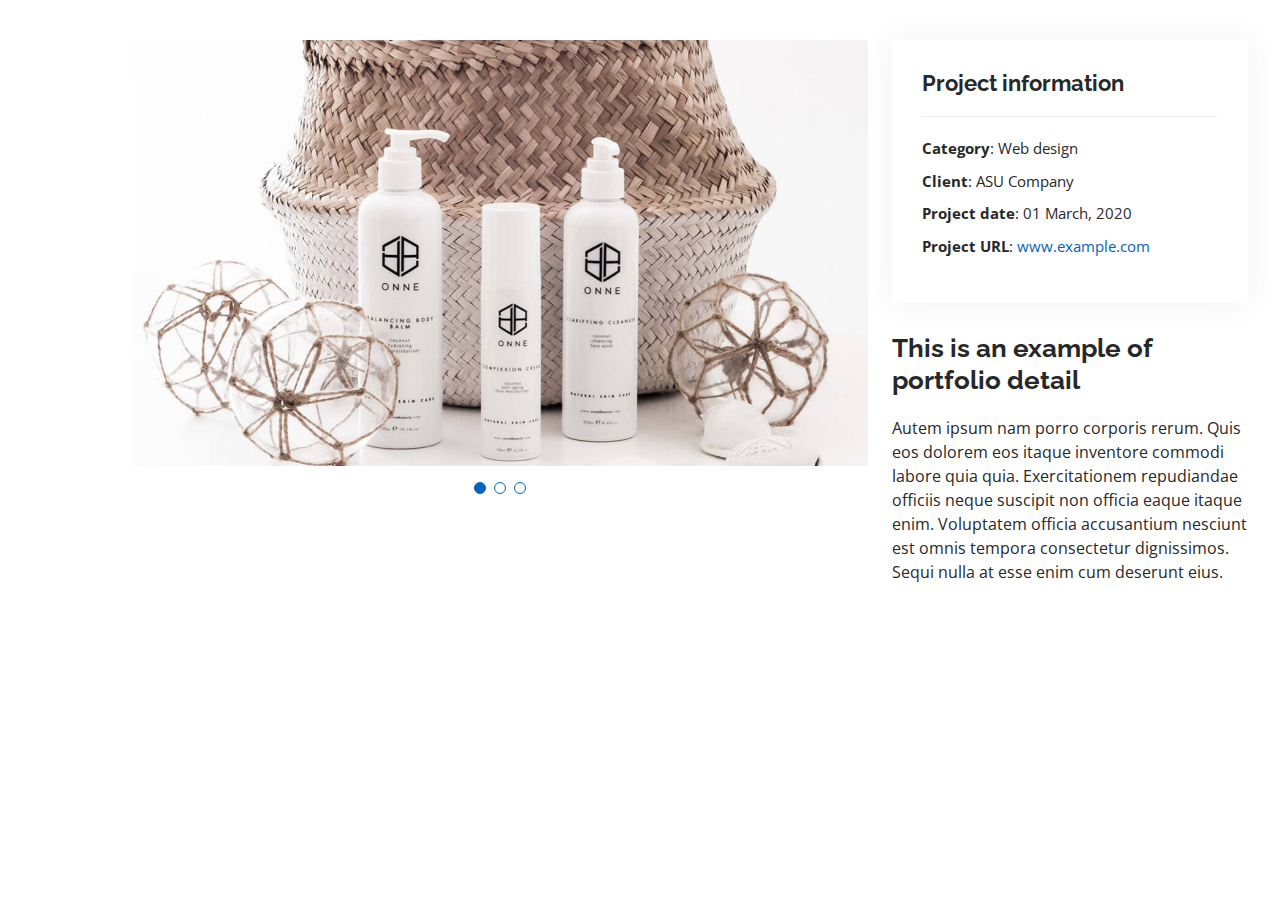
==== portfolio-details.html @ b35058cd "OybekCoder First Project" ====
<!DOCTYPE html>
<html lang="en">

<head>
  <meta charset="utf-8">
  <meta content="width=device-width, initial-scale=1.0" name="viewport">

  <title>Portfolio Details - Personal Bootstrap Template</title>
  <meta content="" name="description">
  <meta content="" name="keywords">

  <!-- Favicons -->
  <link href="assets/img/favicon.png" rel="icon">
  <link href="assets/img/apple-touch-icon.png" rel="apple-touch-icon">

  <!-- Google Fonts -->
  <link href="https://fonts.googleapis.com/css?family=Open+Sans:300,300i,400,400i,600,600i,700,700i|Raleway:300,300i,400,400i,500,500i,600,600i,700,700i|Poppins:300,300i,400,400i,500,500i,600,600i,700,700i" rel="stylesheet">

  <!-- Vendor CSS Files -->
  <link href="assets/vendor/aos/aos.css" rel="stylesheet">
  <link href="assets/vendor/bootstrap/css/bootstrap.min.css" rel="stylesheet">
  <link href="assets/vendor/bootstrap-icons/bootstrap-icons.css" rel="stylesheet">
  <link href="assets/vendor/boxicons/css/boxicons.min.css" rel="stylesheet">
  <link href="assets/vendor/glightbox/css/glightbox.min.css" rel="stylesheet">
  <link href="assets/vendor/swiper/swiper-bundle.min.css" rel="stylesheet">

  <!-- Template Main CSS File -->
  <link href="assets/css/style.css" rel="stylesheet">

  <!-- =======================================================
  * Template Name: MyResume
  * Updated: Jan 09 2024 with Bootstrap v5.3.2
  * Template URL: https://bootstrapmade.com/free-html-bootstrap-template-my-resume/
  * Author: BootstrapMade.com
  * License: https://bootstrapmade.com/license/
  ======================================================== -->
</head>

<body>

  <main id="main">

    <!-- ======= Portfolio Details Section ======= -->
    <section id="portfolio-details" class="portfolio-details">
      <div class="container">

        <div class="row gy-4">

          <div class="col-lg-8">
            <div class="portfolio-details-slider swiper">
              <div class="swiper-wrapper align-items-center">

                <div class="swiper-slide">
                  <img src="assets/img/portfolio/portfolio-details-1.jpg" alt="">
                </div>

                <div class="swiper-slide">
                  <img src="assets/img/portfolio/portfolio-details-2.jpg" alt="">
                </div>

                <div class="swiper-slide">
                  <img src="assets/img/portfolio/portfolio-details-3.jpg" alt="">
                </div>

              </div>
              <div class="swiper-pagination"></div>
            </div>
          </div>

          <div class="col-lg-4">
            <div class="portfolio-info">
              <h3>Project information</h3>
              <ul>
                <li><strong>Category</strong>: Web design</li>
                <li><strong>Client</strong>: ASU Company</li>
                <li><strong>Project date</strong>: 01 March, 2020</li>
                <li><strong>Project URL</strong>: <a href="#">www.example.com</a></li>
              </ul>
            </div>
            <div class="portfolio-description">
              <h2>This is an example of portfolio detail</h2>
              <p>
                Autem ipsum nam porro corporis rerum. Quis eos dolorem eos itaque inventore commodi labore quia quia. Exercitationem repudiandae officiis neque suscipit non officia eaque itaque enim. Voluptatem officia accusantium nesciunt est omnis tempora consectetur dignissimos. Sequi nulla at esse enim cum deserunt eius.
              </p>
            </div>
          </div>

        </div>

      </div>
    </section><!-- End Portfolio Details Section -->

  </main><!-- End #main -->

  <div id="preloader"></div>
  <a href="#" class="back-to-top d-flex align-items-center justify-content-center"><i class="bi bi-arrow-up-short"></i></a>

  <!-- Vendor JS Files -->
  <script src="assets/vendor/purecounter/purecounter_vanilla.js"></script>
  <script src="assets/vendor/aos/aos.js"></script>
  <script src="assets/vendor/bootstrap/js/bootstrap.bundle.min.js"></script>
  <script src="assets/vendor/glightbox/js/glightbox.min.js"></script>
  <script src="assets/vendor/isotope-layout/isotope.pkgd.min.js"></script>
  <script src="assets/vendor/swiper/swiper-bundle.min.js"></script>
  <script src="assets/vendor/typed.js/typed.umd.js"></script>
  <script src="assets/vendor/waypoints/noframework.waypoints.js"></script>
  <script src="assets/vendor/php-email-form/validate.js"></script>

  <!-- Template Main JS File -->
  <script src="assets/js/main.js"></script>

</body>

</html>
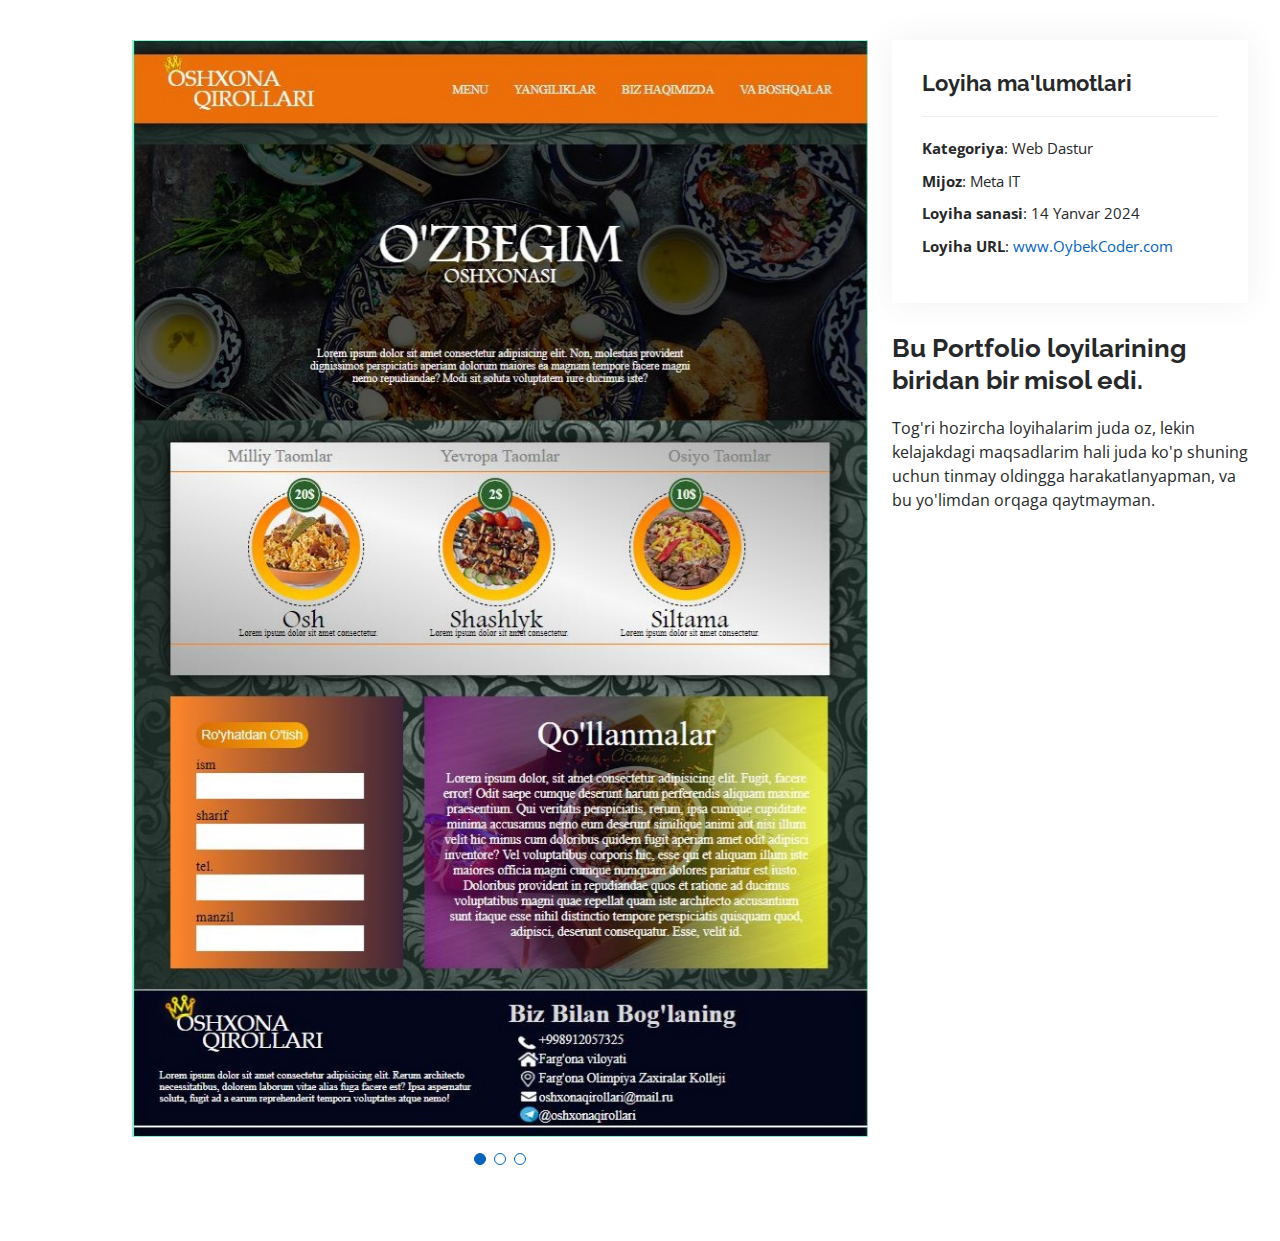
==== commit 99b89fb4: "portfolio-details.html" ====
--- a/portfolio-details.html
+++ b/portfolio-details.html
@@ -10,8 +10,8 @@
   <meta content="" name="keywords">
 
   <!-- Favicons -->
-  <link href="assets/img/favicon.png" rel="icon">
-  <link href="assets/img/apple-touch-icon.png" rel="apple-touch-icon">
+  <link href="assets/img/1636463576688.png" rel="icon">
+  <link href="assets/img/1636463576688.png" rel="apple-touch-icon">
 
   <!-- Google Fonts -->
   <link href="https://fonts.googleapis.com/css?family=Open+Sans:300,300i,400,400i,600,600i,700,700i|Raleway:300,300i,400,400i,500,500i,600,600i,700,700i|Poppins:300,300i,400,400i,500,500i,600,600i,700,700i" rel="stylesheet">
@@ -51,15 +51,15 @@
               <div class="swiper-wrapper align-items-center">
 
                 <div class="swiper-slide">
-                  <img src="assets/img/portfolio/portfolio-details-1.jpg" alt="">
+                  <img src="assets/img/portfolio/uv12.JPG" alt="">
                 </div>
 
                 <div class="swiper-slide">
-                  <img src="assets/img/portfolio/portfolio-details-2.jpg" alt="">
+                  <img src="assets/img/portfolio/UV10.JPG" alt="">
                 </div>
 
                 <div class="swiper-slide">
-                  <img src="assets/img/portfolio/portfolio-details-3.jpg" alt="">
+                  <img src="assets/img/portfolio/uv6.JPG" alt="">
                 </div>
 
               </div>
@@ -69,18 +69,18 @@
 
           <div class="col-lg-4">
             <div class="portfolio-info">
-              <h3>Project information</h3>
+              <h3>Loyiha ma'lumotlari</h3>
               <ul>
-                <li><strong>Category</strong>: Web design</li>
-                <li><strong>Client</strong>: ASU Company</li>
-                <li><strong>Project date</strong>: 01 March, 2020</li>
-                <li><strong>Project URL</strong>: <a href="#">www.example.com</a></li>
+                <li><strong>Kategoriya</strong>: Web Dastur</li>
+                <li><strong>Mijoz</strong>: Meta IT</li>
+                <li><strong>Loyiha sanasi</strong>: 14 Yanvar 2024</li>
+                <li><strong>Loyiha URL</strong>: <a href="https://oybekcoder06.github.io/OybekCoder-Portfolio/">www.OybekCoder.com</a></li>
               </ul>
             </div>
             <div class="portfolio-description">
-              <h2>This is an example of portfolio detail</h2>
+              <h2>Bu Portfolio loyilarining biridan bir misol edi.</h2>
               <p>
-                Autem ipsum nam porro corporis rerum. Quis eos dolorem eos itaque inventore commodi labore quia quia. Exercitationem repudiandae officiis neque suscipit non officia eaque itaque enim. Voluptatem officia accusantium nesciunt est omnis tempora consectetur dignissimos. Sequi nulla at esse enim cum deserunt eius.
+                 Tog'ri hozircha loyihalarim juda oz, lekin kelajakdagi maqsadlarim hali juda ko'p shuning uchun tinmay oldingga harakatlanyapman, va bu yo'limdan orqaga qaytmayman.
               </p>
             </div>
           </div>
@@ -111,4 +111,4 @@
 
 </body>
 
-</html>+</html>
